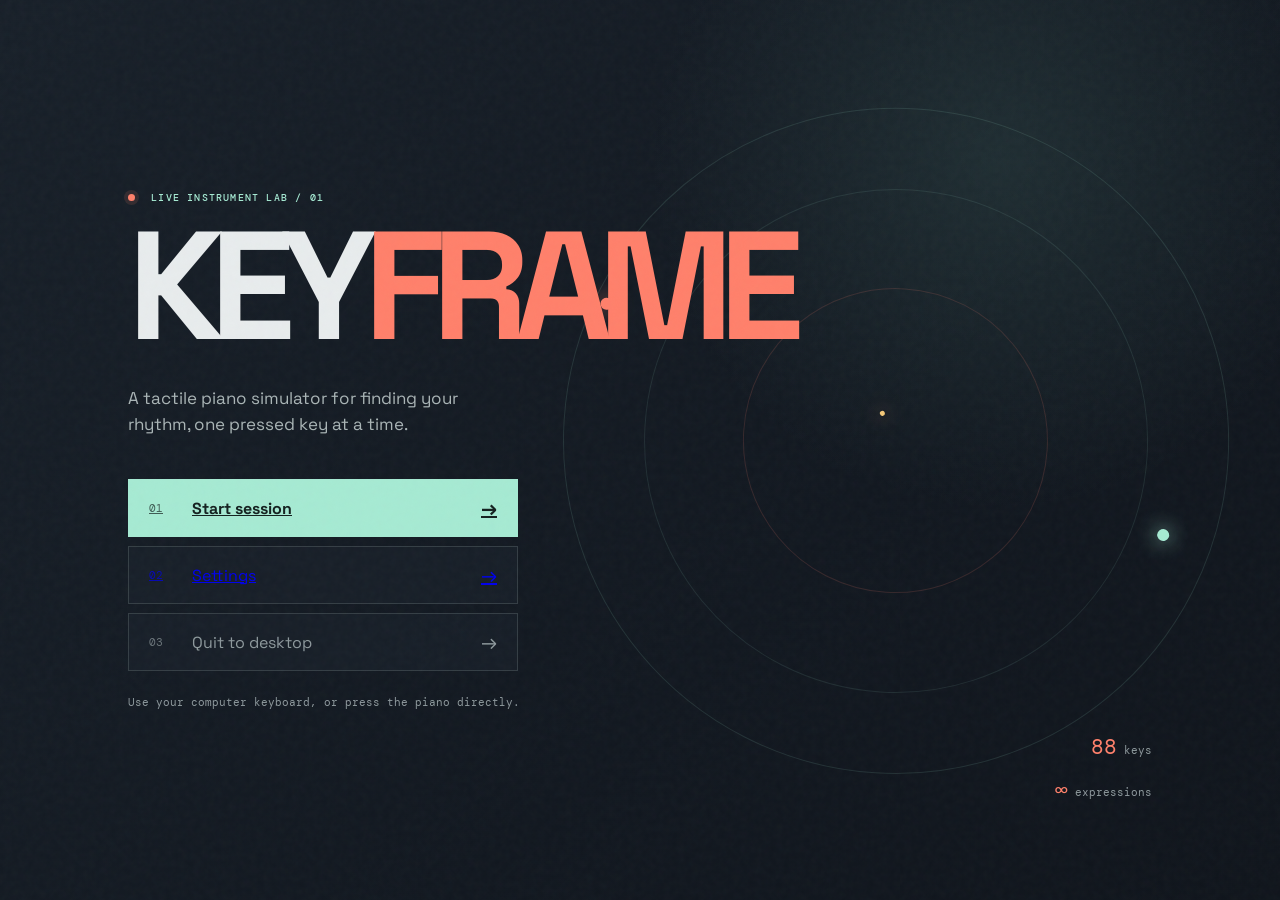
==== Games/index.html @ 310ab6c5 "Add files via upload" ====
<!doctype html>
<html lang="en">
  <head>
    <meta charset="UTF-8" />
    <meta name="viewport" content="width=device-width, initial-scale=1.0" />
    <meta name="theme-color" content="#151b24" />
    <title>Keyframe // Main Menu</title>
    <link rel="stylesheet" href="css/styles.css" />
  </head>
  <body>
    <div class="app-shell">
      <div class="grain"></div>
      <main class="screen screen--menu" aria-labelledby="game-title">
        <div class="menu-orbit" aria-hidden="true"><span></span><span></span><span></span></div>
        <div class="menu-copy">
          <p class="eyebrow"><span class="status-dot"></span> live instrument lab / 01</p>
          <h1 id="game-title">KEY<span>FRAME</span></h1>
          <p class="lede">A tactile piano simulator for finding your rhythm, one pressed key at a time.</p>
          <div class="menu-actions">
            <a class="button button--primary" href="Play.html"><span class="button-index">01</span>Start session<span class="button-arrow">&#8594;</span></a>
            <a class="button" href="Settings.html"><span class="button-index">02</span>Settings<span class="button-arrow">&#8594;</span></a>
            <button class="button button--quiet" id="quit-button" type="button"><span class="button-index">03</span>Quit to desktop<span class="button-arrow">&#8594;</span></button>
          </div>
          <p class="hint-line">Use your computer keyboard, or press the piano directly.</p>
        </div>
        <div class="menu-side-note" aria-hidden="true"><span>88</span> keys<br /><span>∞</span> expressions</div>
      </main>
      <div class="toast" id="toast" role="status"></div>
    </div>
    <script>
      document.querySelector("#quit-button").addEventListener("click", () => {
        const toast = document.querySelector("#toast");
        toast.textContent = "Session paused. The browser window is ready to close.";
        toast.classList.add("show");
        window.setTimeout(() => toast.classList.remove("show"), 2200);
      });
    </script>
  </body>
</html>
---- Games/css/styles.css ----
@import url("https://fonts.googleapis.com/css2?family=DM+Mono:wght@400;500&family=Space+Grotesk:wght@400;500;600;700&display=swap");

:root {
  --ink: #e8eced;
  --muted: #8e999d;
  --soft: #aab5b6;
  --night: #151b24;
  --night-deep: #10151d;
  --panel: #1d252e;
  --line: rgba(207, 221, 218, 0.16);
  --mint: #a6ead3;
  --coral: #ff806b;
  --yellow: #f2c778;
  --mono: "DM Mono", monospace;
  --display: "Space Grotesk", sans-serif;
}
* {
  box-sizing: border-box;
}
html,
body {
  margin: 0;
  min-height: 100%;
  background: var(--night-deep);
  color: var(--ink);
  font-family: var(--display);
}
body {
  overflow-x: hidden;
}
button,
input {
  font: inherit;
}
button {
  color: inherit;
  cursor: pointer;
}
.app-shell {
  min-height: 100vh;
  position: relative;
  overflow: hidden;
  background:
    radial-gradient(
      circle at 78% 18%,
      rgba(72, 111, 105, 0.24),
      transparent 28%
    ),
    linear-gradient(135deg, #182029 0%, #121820 62%, #10151c 100%);
}
.grain {
  position: fixed;
  inset: 0;
  pointer-events: none;
  opacity: 0.08;
  z-index: 10;
  background-image: url("data:image/svg+xml,%3Csvg viewBox='0 0 160 160' xmlns='http://www.w3.org/2000/svg'%3E%3Cfilter id='n'%3E%3CfeTurbulence type='fractalNoise' baseFrequency='.8' numOctaves='3' stitchTiles='stitch'/%3E%3C/filter%3E%3Crect width='100%25' height='100%25' filter='url(%23n)' opacity='.38'/%3E%3C/svg%3E");
}
.screen {
  min-height: 100vh;
  position: relative;
  z-index: 1;
  animation: appear 0.6s ease both;
}
.is-hidden {
  display: none;
}
.screen--menu {
  display: flex;
  align-items: center;
  padding: 7vw 10vw;
}
.menu-copy {
  max-width: 560px;
  z-index: 2;
}
.eyebrow {
  color: var(--mint);
  font: 500 10px/1.4 var(--mono);
  letter-spacing: 0.12em;
  text-transform: uppercase;
  margin: 0 0 22px;
}
.status-dot,
.live-pill i {
  display: inline-block;
  width: 7px;
  height: 7px;
  border-radius: 50%;
  background: var(--coral);
  box-shadow: 0 0 0 4px rgba(255, 128, 107, 0.12);
  margin-right: 9px;
}
h1,
h2,
h3,
p {
  margin-top: 0;
}
h1 {
  font-size: clamp(4.8rem, 12vw, 10.5rem);
  line-height: 0.78;
  letter-spacing: -0.09em;
  margin: 0 0 38px;
  font-weight: 700;
}
h1 span,
.brand-button span {
  color: var(--coral);
}
.lede {
  color: var(--soft);
  font-size: 17px;
  line-height: 1.55;
  max-width: 380px;
  margin-bottom: 42px;
}
.menu-actions {
  display: grid;
  gap: 9px;
  max-width: 390px;
}
.button {
  border: 1px solid var(--line);
  background: rgba(29, 37, 46, 0.5);
  min-height: 58px;
  padding: 0 20px;
  display: flex;
  align-items: center;
  gap: 18px;
  text-align: left;
  transition: 0.2s ease;
}
.button:hover,
.button:focus-visible {
  border-color: var(--mint);
  transform: translateX(7px);
  background: rgba(166, 234, 211, 0.08);
  outline: none;
}
.button--primary {
  background: var(--mint);
  border-color: var(--mint);
  color: #14211f;
  font-weight: 700;
}
.button--primary:hover,
.button--primary:focus-visible {
  background: #c0f6e2;
}
.button--quiet {
  color: var(--muted);
}
.button-index {
  font: 11px var(--mono);
  opacity: 0.7;
  min-width: 25px;
}
.button-arrow {
  margin-left: auto;
  font-size: 20px;
}
.hint-line,
.menu-side-note {
  color: var(--muted);
  font: 11px var(--mono);
}
.hint-line {
  margin: 24px 0 0;
}
.menu-orbit {
  position: absolute;
  width: 52vw;
  height: 52vw;
  max-width: 740px;
  max-height: 740px;
  right: 4vw;
  top: 12%;
  border: 1px solid rgba(166, 234, 211, 0.12);
  border-radius: 50%;
  transform: rotate(-18deg);
}
.menu-orbit:before,
.menu-orbit:after {
  content: "";
  position: absolute;
  inset: 12%;
  border: 1px solid rgba(166, 234, 211, 0.1);
  border-radius: 50%;
}
.menu-orbit:after {
  inset: 27%;
  border-color: rgba(255, 128, 107, 0.15);
}
.menu-orbit span {
  position: absolute;
  width: 12px;
  height: 12px;
  background: var(--coral);
  border-radius: 50%;
  top: 16%;
  left: 14%;
  box-shadow: 0 0 20px var(--coral);
}
.menu-orbit span:nth-child(2) {
  top: 75%;
  left: 83%;
  background: var(--mint);
  box-shadow: 0 0 20px var(--mint);
}
.menu-orbit span:nth-child(3) {
  top: 45%;
  left: 49%;
  width: 5px;
  height: 5px;
  background: var(--yellow);
}
.menu-side-note {
  position: absolute;
  right: 10vw;
  bottom: 10vh;
  line-height: 2;
  text-align: right;
}
.menu-side-note span {
  color: var(--coral);
  font-size: 21px;
}
.topbar {
  height: 92px;
  display: flex;
  align-items: center;
  justify-content: space-between;
  padding: 0 5vw;
  border-bottom: 1px solid var(--line);
}
.brand-button {
  border: 0;
  padding: 0;
  background: transparent;
  font: 700 16px var(--display);
  letter-spacing: -0.06em;
}
.session-title {
  text-align: center;
}
.session-title h2 {
  font-size: 15px;
  margin: 8px 0 0;
  font-weight: 500;
}
.live-pill {
  color: var(--muted);
  font: 10px var(--mono);
  text-transform: uppercase;
  letter-spacing: 0.08em;
}
.live-pill i {
  background: var(--mint);
  box-shadow: 0 0 0 4px rgba(166, 234, 211, 0.1);
  width: 5px;
  height: 5px;
}
.topbar-actions {
  display: flex;
  align-items: center;
  gap: 18px;
}
.icon-button,
.text-button {
  border: 0;
  background: transparent;
  color: var(--muted);
}
.icon-button {
  font-size: 23px;
}
.text-button {
  font: 11px var(--mono);
  text-transform: uppercase;
  letter-spacing: 0.08em;
}
.icon-button:hover,
.text-button:hover,
.brand-button:hover {
  color: var(--mint);
}
.play-layout {
  display: grid;
  grid-template-columns: minmax(0, 1fr) 290px;
  gap: 5vw;
  max-width: 1450px;
  margin: 0 auto;
  padding: 7vh 5vw;
}
.practice-heading {
  display: flex;
  justify-content: space-between;
  align-items: end;
  margin-bottom: 28px;
}
.practice-heading h2,
.settings-layout h2 {
  font-size: clamp(2.7rem, 5vw, 5.4rem);
  line-height: 0.9;
  letter-spacing: -0.08em;
  margin: 0;
}
.practice-heading em,
.settings-layout em {
  color: var(--coral);
  font-style: normal;
}
.tempo-readout {
  text-align: right;
}
.tempo-readout span,
.big-stat span,
.stat-grid span,
.meter-label {
  display: block;
  color: var(--muted);
  font: 10px var(--mono);
  text-transform: uppercase;
  letter-spacing: 0.06em;
}
.tempo-readout strong {
  display: block;
  color: var(--mint);
  font: 21px var(--mono);
  margin-top: 6px;
}
.note-stage {
  height: 158px;
  border-top: 1px solid var(--line);
  border-bottom: 1px solid var(--line);
  position: relative;
  overflow: hidden;
  background: repeating-linear-gradient(
    90deg,
    transparent 0,
    transparent calc(12.5% - 1px),
    rgba(255, 255, 255, 0.035) 12.5%
  );
}
.note-stage:before {
  content: "";
  position: absolute;
  top: 50%;
  left: 0;
  right: 0;
  border-top: 1px dashed rgba(166, 234, 211, 0.18);
}
.stage-empty {
  position: absolute;
  inset: 0;
  display: grid;
  place-content: center;
  text-align: center;
}
.stage-cross {
  color: var(--coral);
  font: 22px var(--mono);
}
.stage-empty p {
  margin: 6px 0;
  font-size: 14px;
}
.stage-empty small {
  color: var(--muted);
  font: 10px var(--mono);
}
.note-block {
  position: absolute;
  bottom: 24px;
  width: 68px;
  min-height: 48px;
  padding: 8px;
  background: var(--mint);
  color: #17211f;
  animation: note-in 0.35s ease both;
  transform-origin: bottom;
}
.note-block:after {
  content: "";
  position: absolute;
  bottom: -25px;
  left: 0;
  width: 1px;
  height: 25px;
  background: var(--mint);
}
.note-block small {
  display: block;
  font: 9px var(--mono);
  opacity: 0.75;
}
.note-block strong {
  font: 600 14px var(--mono);
}
.note-block span {
  display: block;
  font: 9px var(--mono);
  margin-top: 3px;
}
.note-block.alt {
  background: var(--coral);
  color: #281817;
}
.note-block.alt:after {
  background: var(--coral);
}
.piano-shell {
  margin-top: 36px;
}
.piano-meta,
.keyboard-scroll-hint {
  display: flex;
  justify-content: space-between;
  align-items: center;
  color: var(--muted);
  font: 10px var(--mono);
  text-transform: uppercase;
  letter-spacing: 0.04em;
}
.piano-meta {
  padding-bottom: 13px;
  border-bottom: 1px solid var(--line);
}
.piano-meta b {
  color: var(--mint);
  font-size: 13px;
}
.piano-meta small {
  color: var(--muted);
  font: 10px var(--mono);
}
.keyboard-help {
  opacity: 0.65;
}
.keyboard-viewport {
  overflow-x: auto;
  padding: 17px 0 9px;
  scrollbar-color: var(--mint) var(--panel);
  scrollbar-width: thin;
}
.piano {
  display: flex;
  position: relative;
  height: 174px;
  min-width: 1340px;
  padding: 0 8px;
}
.white-key {
  flex: 1 0 31px;
  height: 174px;
  background: linear-gradient(100deg, #edf1e9 0%, #c9d0c9 100%);
  border: 1px solid #83918c;
  border-radius: 0 0 4px 4px;
  position: relative;
  color: #66706d;
}
.white-key:hover,
.white-key.active {
  background: var(--mint);
}
.white-key span {
  position: absolute;
  left: 50%;
  bottom: 25px;
  transform: translateX(-50%);
  font: 9px var(--mono);
  white-space: nowrap;
}
.white-key .key-bind {
  position: absolute;
  left: 50%;
  bottom: 8px;
  transform: translateX(-50%);
  color: #334441;
  font: 600 9px var(--mono);
  text-transform: uppercase;
}
.black-key {
  position: absolute;
  z-index: 2;
  width: 20px;
  height: 105px;
  top: 0;
  background: linear-gradient(100deg, #27333a, #080c10);
  border: 1px solid #020507;
  border-radius: 0 0 3px 3px;
  box-shadow: 0 5px 5px rgba(0, 0, 0, 0.4);
  color: #829490;
}
.black-key:hover,
.black-key.active {
  background: var(--coral);
  color: #2a1816;
}
.black-key span {
  position: absolute;
  bottom: 25px;
  width: 100%;
  text-align: center;
  font: 8px var(--mono);
  white-space: nowrap;
}
.black-key .key-bind {
  position: absolute;
  bottom: 8px;
  width: 100%;
  color: #c8d6d1;
  text-align: center;
  font: 600 8px var(--mono);
  text-transform: uppercase;
}
.black-key:hover .key-bind,
.black-key.active .key-bind {
  color: #2a1816;
}
.keyboard-scroll-hint {
  padding-top: 6px;
  font-size: 9px;
  opacity: 0.65;
}
.stats-panel {
  border-left: 1px solid var(--line);
  padding-left: 28px;
}
.panel-heading,
.meter-label {
  display: flex;
  justify-content: space-between;
  align-items: center;
}
.panel-live {
  color: var(--coral);
  font: 10px var(--mono);
}
.big-stat {
  padding: 35px 0;
  border-bottom: 1px solid var(--line);
}
.big-stat strong {
  display: block;
  font: 34px var(--mono);
  letter-spacing: -0.08em;
  margin-top: 9px;
}
.stat-grid {
  display: grid;
  grid-template-columns: 1fr 1fr;
  gap: 24px 12px;
  padding: 27px 0;
  border-bottom: 1px solid var(--line);
}
.stat-grid strong {
  display: block;
  color: var(--soft);
  font: 17px var(--mono);
  margin-top: 8px;
}
.meter-block,
.recent-block {
  padding: 28px 0;
  border-bottom: 1px solid var(--line);
}
.meter-label button,
.recent-list button {
  color: var(--mint);
  background: none;
  border: 0;
  text-transform: uppercase;
  font: 9px var(--mono);
}
.meter {
  height: 5px;
  margin-top: 14px;
  background: #303b42;
}
.meter span {
  display: block;
  width: 0;
  height: 100%;
  background: var(--coral);
  transition: width 0.25s ease;
}
.recent-list {
  min-height: 60px;
  padding-top: 14px;
}
.recent-empty {
  color: var(--muted);
  font: 10px var(--mono);
}
.recent-row {
  display: flex;
  justify-content: space-between;
  padding: 7px 0;
  border-bottom: 1px solid rgba(255, 255, 255, 0.06);
  font: 10px var(--mono);
}
.recent-row b {
  color: var(--mint);
}
.recent-row span {
  color: var(--muted);
}
.settings-layout {
  display: grid;
  grid-template-columns: 0.8fr 1.2fr;
  gap: 12vw;
  max-width: 1050px;
  margin: 0 auto;
  padding: 15vh 5vw;
}
.settings-card {
  position: relative;
  padding: 22px 26px 26px;
  background: rgba(29, 37, 46, 0.9);
  border: 1px solid rgba(166, 234, 211, 0.22);
  box-shadow: 18px 22px 0 rgba(8, 12, 16, 0.26), 0 24px 70px rgba(0, 0, 0, 0.22);
}
.settings-card::before {
  content: "";
  position: absolute;
  top: 23px;
  right: 26px;
  width: 7px;
  height: 7px;
  background: var(--coral);
  box-shadow: 0 0 0 5px rgba(255, 128, 107, 0.1);
}
.settings-card-heading {
  display: flex;
  align-items: center;
  justify-content: space-between;
  padding-bottom: 17px;
  margin-bottom: 2px;
  border-bottom: 1px solid var(--line);
}
.card-kicker,
.card-status {
  color: var(--muted);
  font: 10px var(--mono);
  letter-spacing: 0.08em;
  text-transform: uppercase;
}
.card-status { color: var(--mint); margin-right: 24px; }
.card-status i { display: inline-block; width: 5px; height: 5px; margin: 0 7px 1px 0; border-radius: 50%; background: var(--mint); }
.settings-card .setting-group:first-child { border-top: 0; }
.settings-intro {
  color: var(--muted);
  max-width: 260px;
  line-height: 1.6;
  margin-top: 28px;
}
.setting-group {
  border-top: 1px solid var(--line);
  padding: 24px 0 30px;
}
.setting-title {
  display: flex;
  align-items: start;
  gap: 17px;
}
.setting-number {
  color: var(--coral);
  font: 11px var(--mono);
}
.setting-title h3 {
  margin: 0 0 5px;
  font-size: 16px;
  font-weight: 500;
}
.setting-title p {
  color: var(--muted);
  font: 10px var(--mono);
  margin: 0;
}
.setting-title output {
  margin-left: auto;
  color: var(--mint);
  font: 14px var(--mono);
}
.settings-controls input[type="range"] {
  accent-color: var(--coral);
  width: calc(100% - 42px);
  margin: 28px 0 0 42px;
}
.bind-grid {
  display: grid;
  grid-template-columns: repeat(8, 1fr);
  gap: 7px;
  margin: 25px 0 0 42px;
}
.bind-key {
  border: 1px solid var(--line);
  background: var(--panel);
  min-height: 44px;
  color: var(--mint);
  font: 12px var(--mono);
}
.bind-key:hover,
.bind-key.awaiting {
  border-color: var(--coral);
  color: var(--coral);
}
.bind-key small {
  display: block;
  color: var(--muted);
  font-size: 8px;
  margin-top: 5px;
}
.save-settings {
  width: 100%;
  margin-top: 9px;
}
.toast {
  position: fixed;
  z-index: 20;
  right: 25px;
  bottom: 25px;
  padding: 13px 17px;
  background: var(--mint);
  color: #13201e;
  font: 11px var(--mono);
  transform: translateY(80px);
  transition: 0.3s ease;
}
.toast.show {
  transform: translateY(0);
}
@keyframes appear {
  from {
    opacity: 0;
    transform: translateY(8px);
  }
  to {
    opacity: 1;
    transform: none;
  }
}
@keyframes note-in {
  from {
    opacity: 0;
    transform: scaleY(0.15) translateY(30px);
  }
  to {
    opacity: 1;
    transform: scaleY(1) translateY(0);
  }
}
@media (max-width: 850px) {
  .screen--menu {
    padding: 15vw 8vw;
    align-items: flex-start;
  }
  .menu-orbit {
    width: 90vw;
    height: 90vw;
    top: 45%;
    right: -20%;
    opacity: 0.7;
  }
  .menu-side-note {
    display: none;
  }
  .play-layout,
  .settings-layout {
    grid-template-columns: 1fr;
    gap: 50px;
    padding-top: 8vh;
  }
  .stats-panel {
    border-left: 0;
    border-top: 1px solid var(--line);
    padding: 28px 0 0;
  }
  .settings-layout {
    padding-top: 10vh;
  }
  .keyboard-help {
    display: none;
  }
}
@media (max-width: 520px) {
  .topbar {
    height: 75px;
    padding: 0 6vw;
  }
  .session-title h2 {
    font-size: 13px;
  }
  .practice-heading {
    align-items: start;
    gap: 16px;
  }
  .practice-heading h2 {
    font-size: 2.8rem;
  }
  .tempo-readout {
    padding-top: 31px;
  }
  .piano {
    min-width: 1150px;
  }
  .bind-grid {
    grid-template-columns: repeat(4, 1fr);
  }
  .screen--menu h1 {
    font-size: 22vw;
  }
}
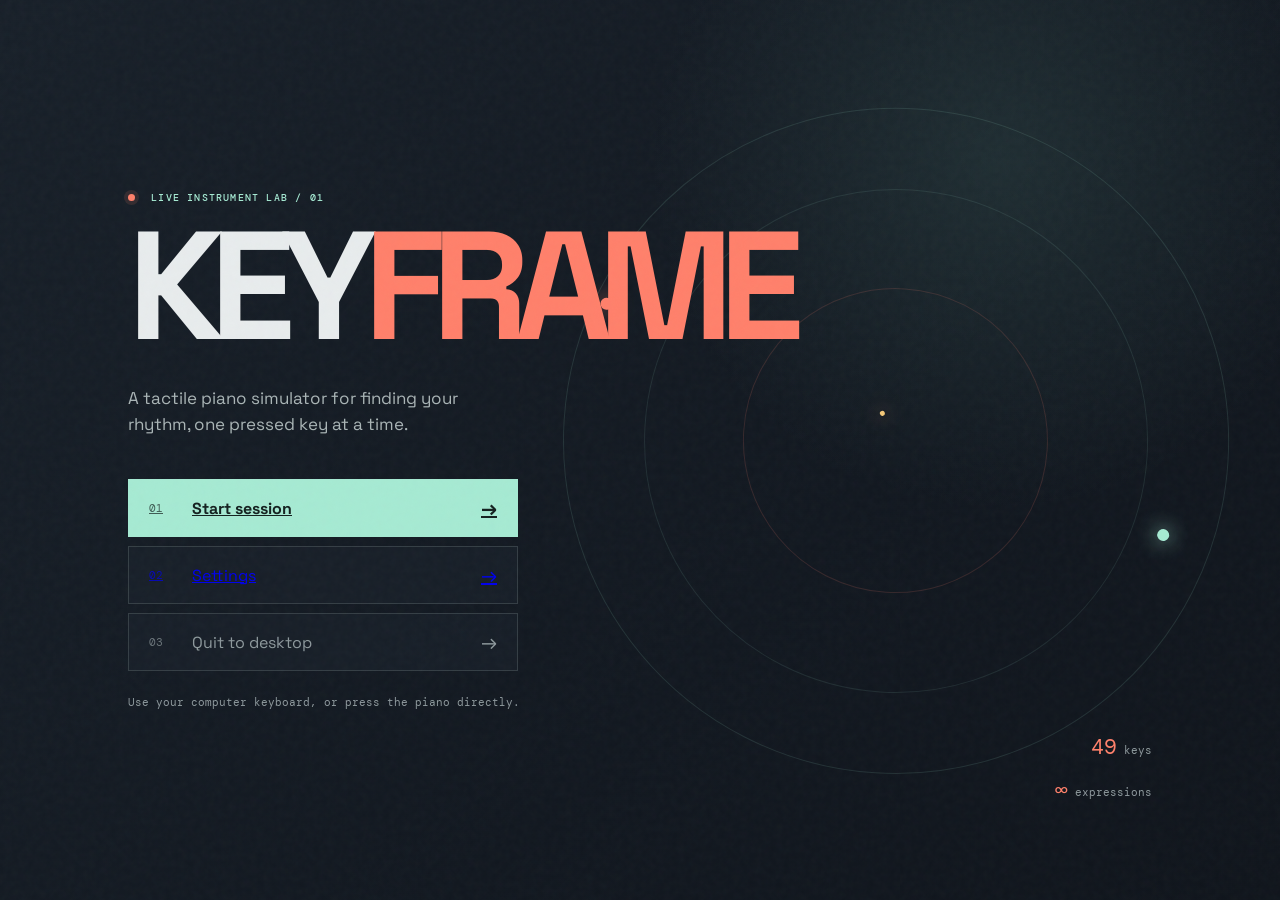
==== commit 3902666a: "Add files via upload" ====
--- a/Games/index.html
+++ b/Games/index.html
@@ -23,7 +23,7 @@
           </div>
           <p class="hint-line">Use your computer keyboard, or press the piano directly.</p>
         </div>
-        <div class="menu-side-note" aria-hidden="true"><span>88</span> keys<br /><span>∞</span> expressions</div>
+        <div class="menu-side-note" aria-hidden="true"><span>49</span> keys<br /><span>∞</span> expressions</div>
       </main>
       <div class="toast" id="toast" role="status"></div>
     </div>
--- a/Games/css/styles.css
+++ b/Games/css/styles.css
@@ -293,6 +293,9 @@
   margin: 0 auto;
   padding: 7vh 5vw;
 }
+.practice-column {
+  min-width: 0;
+}
 .practice-heading {
   display: flex;
   justify-content: space-between;
@@ -330,26 +333,33 @@
   font: 21px var(--mono);
   margin-top: 6px;
 }
+.note-time-axis {
+  display: flex;
+  justify-content: space-between;
+  padding: 0 3px 5px;
+  color: var(--muted);
+  font: 8px var(--mono);
+}
 .note-stage {
-  height: 158px;
+  height: 245px;
   border-top: 1px solid var(--line);
   border-bottom: 1px solid var(--line);
   position: relative;
   overflow: hidden;
-  background: repeating-linear-gradient(
-    90deg,
-    transparent 0,
-    transparent calc(12.5% - 1px),
-    rgba(255, 255, 255, 0.035) 12.5%
-  );
-}
-.note-stage:before {
-  content: "";
-  position: absolute;
-  top: 50%;
-  left: 0;
-  right: 0;
-  border-top: 1px dashed rgba(166, 234, 211, 0.18);
+  background:
+    repeating-linear-gradient(
+      90deg,
+      transparent 0,
+      transparent calc(12.5% - 1px),
+      rgba(255, 255, 255, 0.07) 12.5%
+    ),
+    repeating-linear-gradient(
+      0deg,
+      transparent 0,
+      transparent 4px,
+      rgba(255, 255, 255, 0.045) 4px,
+      rgba(255, 255, 255, 0.045) 5px
+    );
 }
 .stage-empty {
   position: absolute;
@@ -372,44 +382,25 @@
 }
 .note-block {
   position: absolute;
-  bottom: 24px;
-  width: 68px;
-  min-height: 48px;
-  padding: 8px;
+  left: 0;
+  top: 0;
+  width: 1%;
+  min-width: 6px;
+  padding: 0 3px;
+  overflow: hidden;
+  border-radius: 2px;
   background: var(--mint);
   color: #17211f;
-  animation: note-in 0.35s ease both;
-  transform-origin: bottom;
-}
-.note-block:after {
-  content: "";
-  position: absolute;
-  bottom: -25px;
-  left: 0;
-  width: 1px;
-  height: 25px;
-  background: var(--mint);
-}
-.note-block small {
-  display: block;
-  font: 9px var(--mono);
-  opacity: 0.75;
-}
-.note-block strong {
-  font: 600 14px var(--mono);
-}
-.note-block span {
-  display: block;
-  font: 9px var(--mono);
-  margin-top: 3px;
+  font: 7px/1 var(--mono);
+  line-height: 8px;
+  white-space: nowrap;
+  animation: note-bar-in 0.12s ease both;
+  transform-origin: left;
 }
 .note-block.alt {
   background: var(--coral);
   color: #281817;
 }
-.note-block.alt:after {
-  background: var(--coral);
-}
 .piano-shell {
   margin-top: 36px;
 }
@@ -439,10 +430,14 @@
   opacity: 0.65;
 }
 .keyboard-viewport {
+  min-width: 0;
+  max-width: 100%;
   overflow-x: auto;
   padding: 17px 0 9px;
   scrollbar-color: var(--mint) var(--panel);
   scrollbar-width: thin;
+  -webkit-overflow-scrolling: touch;
+  overscroll-behavior-x: contain;
 }
 .piano {
   display: flex;
@@ -459,10 +454,20 @@
   border-radius: 0 0 4px 4px;
   position: relative;
   color: #66706d;
+  touch-action: manipulation;
+  user-select: none;
+  -webkit-user-select: none;
 }
 .white-key:hover,
 .white-key.active {
   background: var(--mint);
+}
+.white-key.keyboard-unbound,
+.black-key.keyboard-unbound {
+  visibility: hidden;
+}
+.white-key.keyboard-unbound .black-key:not(.keyboard-unbound) {
+  visibility: visible;
 }
 .white-key span {
   position: absolute;
@@ -478,7 +483,7 @@
   bottom: 8px;
   transform: translateX(-50%);
   color: #334441;
-  font: 600 9px var(--mono);
+  font: 600 7px var(--mono);
   text-transform: uppercase;
 }
 .black-key {
@@ -492,6 +497,9 @@
   border-radius: 0 0 3px 3px;
   box-shadow: 0 5px 5px rgba(0, 0, 0, 0.4);
   color: #829490;
+  touch-action: manipulation;
+  user-select: none;
+  -webkit-user-select: none;
 }
 .black-key:hover,
 .black-key.active {
@@ -512,7 +520,7 @@
   width: 100%;
   color: #c8d6d1;
   text-align: center;
-  font: 600 8px var(--mono);
+  font: 600 6px var(--mono);
   text-transform: uppercase;
 }
 .black-key:hover .key-bind,
@@ -602,6 +610,16 @@
   font: 10px var(--mono);
 }
 .recent-row b {
+  color: var(--mint);
+}
+.recent-row .recent-kind {
+  color: var(--yellow);
+  text-transform: uppercase;
+}
+.recent-row .recent-kind--fast {
+  color: var(--coral);
+}
+.recent-row .recent-kind--hold {
   color: var(--mint);
 }
 .recent-row span {
@@ -620,7 +638,9 @@
   padding: 22px 26px 26px;
   background: rgba(29, 37, 46, 0.9);
   border: 1px solid rgba(166, 234, 211, 0.22);
-  box-shadow: 18px 22px 0 rgba(8, 12, 16, 0.26), 0 24px 70px rgba(0, 0, 0, 0.22);
+  box-shadow:
+    18px 22px 0 rgba(8, 12, 16, 0.26),
+    0 24px 70px rgba(0, 0, 0, 0.22);
 }
 .settings-card::before {
   content: "";
@@ -647,9 +667,21 @@
   letter-spacing: 0.08em;
   text-transform: uppercase;
 }
-.card-status { color: var(--mint); margin-right: 24px; }
-.card-status i { display: inline-block; width: 5px; height: 5px; margin: 0 7px 1px 0; border-radius: 50%; background: var(--mint); }
-.settings-card .setting-group:first-child { border-top: 0; }
+.card-status {
+  color: var(--mint);
+  margin-right: 24px;
+}
+.card-status i {
+  display: inline-block;
+  width: 5px;
+  height: 5px;
+  margin: 0 7px 1px 0;
+  border-radius: 50%;
+  background: var(--mint);
+}
+.settings-card .setting-group:first-child {
+  border-top: 0;
+}
 .settings-intro {
   color: var(--muted);
   max-width: 260px;
@@ -688,6 +720,58 @@
   accent-color: var(--coral);
   width: calc(100% - 42px);
   margin: 28px 0 0 42px;
+}
+.piano-mode-selector {
+  display: grid;
+  grid-template-columns: repeat(4, minmax(0, 1fr));
+  margin: 25px 0 0 42px;
+  padding: 0;
+  border: 0;
+}
+.piano-mode-selector legend {
+  position: absolute;
+  width: 1px;
+  height: 1px;
+  padding: 0;
+  margin: -1px;
+  overflow: hidden;
+  clip: rect(0, 0, 0, 0);
+  white-space: nowrap;
+  border: 0;
+}
+.piano-mode-selector label {
+  position: relative;
+  min-width: 0;
+  cursor: pointer;
+}
+.piano-mode-selector input {
+  position: absolute;
+  width: 1px;
+  height: 1px;
+  opacity: 0;
+}
+.piano-mode-selector label span {
+  display: grid;
+  min-height: 42px;
+  place-items: center;
+  padding: 0 5px;
+  margin-left: -1px;
+  border: 1px solid var(--line);
+  color: var(--muted);
+  font: 9px var(--mono);
+  text-align: center;
+  text-transform: uppercase;
+}
+.piano-mode-selector input:checked + span {
+  position: relative;
+  z-index: 1;
+  border-color: var(--mint);
+  background: var(--mint);
+  color: #14211f;
+}
+.piano-mode-selector input:focus-visible + span {
+  outline: 2px solid var(--coral);
+  outline-offset: 2px;
 }
 .bind-grid {
   display: grid;
@@ -752,6 +836,16 @@
     transform: scaleY(1) translateY(0);
   }
 }
+@keyframes note-bar-in {
+  from {
+    opacity: 0;
+    transform: scaleX(0.35);
+  }
+  to {
+    opacity: 1;
+    transform: scaleX(1);
+  }
+}
 @media (max-width: 850px) {
   .screen--menu {
     padding: 15vw 8vw;
@@ -769,7 +863,7 @@
   }
   .play-layout,
   .settings-layout {
-    grid-template-columns: 1fr;
+    grid-template-columns: minmax(0, 1fr);
     gap: 50px;
     padding-top: 8vh;
   }
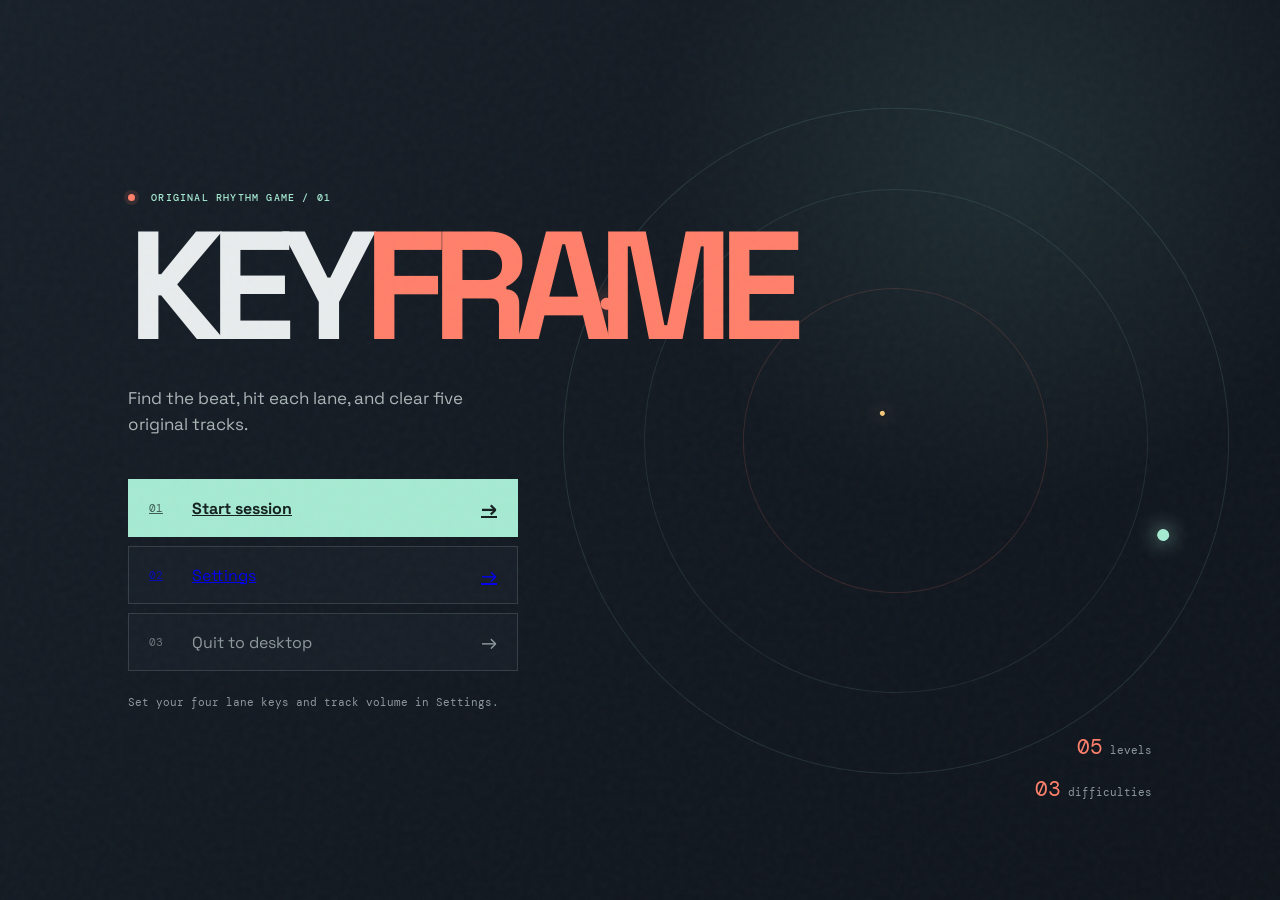
==== commit f20bd06a: "Add files via upload" ====
--- a/Games/index.html
+++ b/Games/index.html
@@ -4,7 +4,7 @@
     <meta charset="UTF-8" />
     <meta name="viewport" content="width=device-width, initial-scale=1.0" />
     <meta name="theme-color" content="#151b24" />
-    <title>Keyframe // Main Menu</title>
+    <title>Keyframe</title>
     <link rel="stylesheet" href="css/styles.css" />
   </head>
   <body>
@@ -13,17 +13,17 @@
       <main class="screen screen--menu" aria-labelledby="game-title">
         <div class="menu-orbit" aria-hidden="true"><span></span><span></span><span></span></div>
         <div class="menu-copy">
-          <p class="eyebrow"><span class="status-dot"></span> live instrument lab / 01</p>
+          <p class="eyebrow"><span class="status-dot"></span> original rhythm game / 01</p>
           <h1 id="game-title">KEY<span>FRAME</span></h1>
-          <p class="lede">A tactile piano simulator for finding your rhythm, one pressed key at a time.</p>
+          <p class="lede">Find the beat, hit each lane, and clear five original tracks.</p>
           <div class="menu-actions">
             <a class="button button--primary" href="Play.html"><span class="button-index">01</span>Start session<span class="button-arrow">&#8594;</span></a>
             <a class="button" href="Settings.html"><span class="button-index">02</span>Settings<span class="button-arrow">&#8594;</span></a>
             <button class="button button--quiet" id="quit-button" type="button"><span class="button-index">03</span>Quit to desktop<span class="button-arrow">&#8594;</span></button>
           </div>
-          <p class="hint-line">Use your computer keyboard, or press the piano directly.</p>
+          <p class="hint-line">Set your four lane keys and track volume in Settings.</p>
         </div>
-        <div class="menu-side-note" aria-hidden="true"><span>49</span> keys<br /><span>∞</span> expressions</div>
+        <div class="menu-side-note" aria-hidden="true"><span>05</span> levels<br /><span>03</span> difficulties</div>
       </main>
       <div class="toast" id="toast" role="status"></div>
     </div>
--- a/Games/css/styles.css
+++ b/Games/css/styles.css
@@ -907,3 +907,588 @@
     font-size: 22vw;
   }
 }
+
+.rhythm-shell {
+  background:
+    radial-gradient(ellipse at 78% 32%, rgba(255, 128, 107, 0.1), transparent 30%),
+    radial-gradient(ellipse at 16% 88%, rgba(166, 234, 211, 0.08), transparent 36%),
+    linear-gradient(135deg, #182029 0%, #121820 62%, #10151c 100%);
+}
+.screen--rhythm {
+  min-height: 100vh;
+}
+.rhythm-layout {
+  display: grid;
+  grid-template-columns: 245px minmax(0, 760px);
+  gap: clamp(36px, 7vw, 100px);
+  justify-content: center;
+  padding: 7vh 5vw 5vh;
+}
+.level-rail {
+  padding-top: 12px;
+}
+.rail-heading {
+  display: flex;
+  justify-content: space-between;
+  gap: 10px;
+  align-items: start;
+}
+.rail-heading .eyebrow,
+.difficulty-block .eyebrow {
+  margin-bottom: 17px;
+}
+.rail-heading > span {
+  color: var(--muted);
+  font: 9px var(--mono);
+  white-space: nowrap;
+}
+.level-list {
+  border-top: 1px solid var(--line);
+}
+.level-button {
+  display: flex;
+  width: 100%;
+  min-height: 68px;
+  align-items: center;
+  gap: 12px;
+  padding: 0 8px;
+  border: 0;
+  border-bottom: 1px solid var(--line);
+  background: transparent;
+  color: var(--muted);
+  text-align: left;
+}
+.level-button:hover:not(:disabled),
+.level-button.selected {
+  color: var(--ink);
+  background: rgba(166, 234, 211, 0.055);
+}
+.level-button.selected {
+  box-shadow: inset 2px 0 var(--mint);
+}
+.level-button:disabled {
+  cursor: not-allowed;
+  opacity: 0.42;
+}
+.level-number {
+  color: var(--coral);
+  font: 11px var(--mono);
+}
+.level-copy {
+  display: grid;
+  gap: 5px;
+  min-width: 0;
+}
+.level-copy strong {
+  font-size: 13px;
+  font-weight: 500;
+}
+.level-copy small,
+.level-mark {
+  color: var(--muted);
+  font: 9px var(--mono);
+}
+.level-mark {
+  margin-left: auto;
+  font-size: 8px;
+}
+.level-button.selected .level-mark {
+  color: var(--mint);
+}
+.difficulty-block {
+  margin-top: 35px;
+}
+.difficulty-selector {
+  display: grid;
+  grid-template-columns: repeat(3, minmax(0, 1fr));
+  margin: 0;
+  padding: 0;
+  border: 0;
+}
+.difficulty-selector label {
+  position: relative;
+  cursor: pointer;
+}
+.difficulty-selector input {
+  position: absolute;
+  width: 1px;
+  height: 1px;
+  opacity: 0;
+}
+.difficulty-selector label span {
+  display: grid;
+  min-height: 38px;
+  place-items: center;
+  border: 1px solid var(--line);
+  margin-right: -1px;
+  color: var(--muted);
+  font: 10px var(--mono);
+}
+.difficulty-selector input:checked + span {
+  position: relative;
+  border-color: var(--coral);
+  background: rgba(255, 128, 107, 0.12);
+  color: var(--ink);
+}
+.difficulty-selector input:focus-visible + span {
+  outline: 2px solid var(--mint);
+  outline-offset: 2px;
+}
+.game-column {
+  min-width: 0;
+}
+.song-heading {
+  display: flex;
+  justify-content: space-between;
+  align-items: end;
+  margin-bottom: 27px;
+}
+.song-heading .eyebrow {
+  margin-bottom: 14px;
+}
+.track-player-wrap {
+  width: min(100%, 420px);
+  margin: 0 0 18px;
+}
+#youtube-player {
+  width: 100%;
+  aspect-ratio: 16 / 9;
+  overflow: hidden;
+  border: 1px solid var(--line);
+  background: #080c10;
+}
+#youtube-player iframe {
+  display: block;
+  width: 100%;
+  height: 100%;
+}
+.track-credit {
+  display: flex;
+  justify-content: space-between;
+  gap: 12px;
+  margin: 8px 0 0;
+  color: var(--muted);
+  font: 9px var(--mono);
+}
+.track-credit a {
+  color: var(--mint);
+  text-decoration: none;
+}
+.track-credit a:hover {
+  text-decoration: underline;
+}
+.song-heading h1 {
+  max-width: 100%;
+  margin: 0;
+  font-size: clamp(2.7rem, 5vw, 4.5rem);
+  line-height: 0.95;
+  letter-spacing: 0;
+  overflow-wrap: anywhere;
+}
+.song-heading h1 em {
+  color: var(--coral);
+  font-style: normal;
+}
+.song-tempo {
+  display: grid;
+  gap: 4px;
+  padding: 0 0 3px 14px;
+  text-align: right;
+}
+.song-tempo strong {
+  color: var(--mint);
+  font: 25px var(--mono);
+}
+.song-tempo span,
+.game-hud > div > span {
+  color: var(--muted);
+  font: 9px var(--mono);
+  text-transform: uppercase;
+}
+.game-hud {
+  display: grid;
+  grid-template-columns: 1.05fr 0.8fr 0.8fr 1.4fr;
+  gap: 16px;
+  align-items: end;
+  padding: 15px 0;
+  border-top: 1px solid var(--line);
+  border-bottom: 1px solid var(--line);
+}
+.game-hud > div:not(.hud-progress) strong {
+  display: block;
+  margin-top: 5px;
+  color: var(--ink);
+  font: 18px var(--mono);
+}
+.game-hud > div:first-child strong {
+  color: var(--mint);
+}
+.hud-progress .progress-track {
+  height: 3px;
+  margin-top: 12px;
+  background: rgba(232, 236, 237, 0.16);
+}
+.progress-track i {
+  display: block;
+  width: 0;
+  height: 100%;
+  background: var(--coral);
+  transition: width 0.12s linear;
+}
+.rhythm-board {
+  position: relative;
+  display: grid;
+  grid-template-columns: repeat(4, minmax(0, 1fr));
+  height: min(53vh, 440px);
+  min-height: 300px;
+  margin-top: 17px;
+  overflow: hidden;
+  border: 1px solid rgba(207, 221, 218, 0.13);
+  background:
+    linear-gradient(180deg, rgba(16, 21, 29, 0.8), rgba(29, 37, 46, 0.56)),
+    repeating-linear-gradient(0deg, transparent 0, transparent 54px, rgba(255,255,255,.035) 55px);
+  touch-action: none;
+}
+.lane {
+  position: relative;
+  overflow: hidden;
+  border-right: 1px solid rgba(207, 221, 218, 0.1);
+  transition: background 0.12s ease;
+  touch-action: none;
+}
+.lane:last-of-type {
+  border-right: 0;
+}
+.lane:nth-child(odd) {
+  background: rgba(166, 234, 211, 0.018);
+}
+.lane.lane-hit {
+  background: rgba(166, 234, 211, 0.2);
+}
+.lane > b {
+  position: absolute;
+  z-index: 3;
+  right: 0;
+  bottom: 3%;
+  left: 0;
+  display: grid;
+  width: 34px;
+  aspect-ratio: 1;
+  place-items: center;
+  margin: auto;
+  border: 1px solid rgba(166, 234, 211, 0.55);
+  border-radius: 50%;
+  background: #17211f;
+  color: var(--mint);
+  font: 11px var(--mono);
+}
+.fall-note {
+  position: absolute;
+  z-index: 2;
+  top: 0;
+  left: calc(50% - 12px);
+  width: 24px;
+  height: 24px;
+  border: 2px solid rgba(232, 236, 237, 0.9);
+  border-radius: 50%;
+  background: var(--mint);
+  box-shadow: 0 0 15px rgba(166, 234, 211, 0.48);
+  transform: translateY(-50%);
+}
+.fall-note::after {
+  position: absolute;
+  inset: -2px;
+  border: 1px solid currentColor;
+  border-radius: 50%;
+  content: "";
+  opacity: 0.68;
+  transform: scale(var(--approach-scale, 2.4));
+  transform-origin: center;
+}
+.lane:nth-child(even) .fall-note {
+  background: var(--coral);
+  box-shadow: 0 0 15px rgba(255, 128, 107, 0.38);
+}
+.hit-line {
+  position: absolute;
+  z-index: 1;
+  top: 82%;
+  right: 0;
+  left: 0;
+  height: 1px;
+  background: rgba(232, 236, 237, 0.7);
+  box-shadow: 0 0 12px rgba(166, 234, 211, 0.55);
+  pointer-events: none;
+}
+.board-message,
+.countdown {
+  position: absolute;
+  z-index: 4;
+  inset: 0;
+  display: grid;
+  align-content: center;
+  justify-items: center;
+  gap: 8px;
+  background: rgba(16, 21, 29, 0.38);
+  pointer-events: none;
+}
+.board-message strong,
+.countdown {
+  color: var(--ink);
+  font: 700 27px var(--display);
+}
+.board-message span {
+  color: var(--muted);
+  font: 10px var(--mono);
+}
+.countdown {
+  color: var(--mint);
+  font-size: 54px;
+  text-shadow: 0 0 30px rgba(166, 234, 211, 0.4);
+}
+.is-hidden,
+.countdown:empty {
+  display: none;
+}
+.judge-callout {
+  position: absolute;
+  z-index: 5;
+  top: 61%;
+  right: 0;
+  left: 0;
+  color: var(--mint);
+  font: 700 13px var(--mono);
+  text-align: center;
+  pointer-events: none;
+  opacity: 0;
+}
+.judge-good {
+  color: var(--yellow);
+}
+.judge-miss {
+  color: var(--coral);
+}
+.judge-pop {
+  animation: judge-pop 0.5s ease both;
+}
+@keyframes judge-pop {
+  0% { opacity: 0; transform: translateY(8px) scale(0.9); }
+  25% { opacity: 1; transform: translateY(0) scale(1); }
+  75% { opacity: 1; }
+  100% { opacity: 0; transform: translateY(-5px); }
+}
+.lane-keys {
+  display: grid;
+  grid-template-columns: repeat(4, minmax(0, 1fr));
+  gap: 1px;
+  margin-top: 8px;
+  background: var(--line);
+}
+.lane-keys span {
+  display: grid;
+  min-height: 29px;
+  place-items: center;
+  background: rgba(29, 37, 46, 0.86);
+  color: var(--muted);
+  font: 10px var(--mono);
+}
+.game-controls {
+  display: flex;
+  justify-content: space-between;
+  align-items: center;
+  gap: 16px;
+  margin-top: 20px;
+}
+.game-controls p,
+.game-footnote {
+  margin: 0;
+  color: var(--muted);
+  font: 9px var(--mono);
+}
+.game-button {
+  display: inline-flex;
+  min-height: 45px;
+  align-items: center;
+  justify-content: center;
+  gap: 12px;
+  padding: 0 18px;
+  border: 1px solid var(--mint);
+  background: var(--mint);
+  color: #14211f;
+  font: 600 11px var(--mono);
+  white-space: nowrap;
+}
+.game-button:hover:not(:disabled) {
+  background: #c0f6e2;
+}
+.game-button--secondary {
+  border-color: var(--line);
+  background: transparent;
+  color: var(--ink);
+}
+.game-button--secondary:hover:not(:disabled) {
+  border-color: var(--mint);
+  background: rgba(166, 234, 211, 0.08);
+}
+.game-button:disabled {
+  cursor: default;
+  opacity: 0.62;
+}
+.game-button span {
+  font-size: 14px;
+}
+.game-actions {
+  display: flex;
+  gap: 8px;
+}
+.rhythm-bind-grid {
+  grid-template-columns: repeat(4, minmax(0, 1fr));
+}
+.game-footnote {
+  display: flex;
+  justify-content: space-between;
+  gap: 12px;
+  padding-top: 15px;
+  border-top: 1px solid var(--line);
+  margin-top: 19px;
+  text-transform: uppercase;
+}
+.result-overlay {
+  position: fixed;
+  z-index: 30;
+  inset: 0;
+  display: grid;
+  place-items: center;
+  padding: 20px;
+  background: rgba(8, 12, 16, 0.82);
+  -webkit-backdrop-filter: blur(7px);
+  backdrop-filter: blur(7px);
+}
+.result-overlay[hidden] {
+  display: none;
+}
+.result-dialog {
+  width: min(100%, 430px);
+  padding: 34px;
+  border: 1px solid rgba(166, 234, 211, 0.32);
+  background: #1b242c;
+  box-shadow: 14px 18px 0 rgba(8, 12, 16, 0.3);
+  animation: appear 0.25s ease both;
+}
+.result-dialog .eyebrow {
+  margin-bottom: 14px;
+}
+.result-dialog h2 {
+  margin: 0 0 12px;
+  font-size: 38px;
+  line-height: 1;
+}
+.result-dialog > p:not(.eyebrow) {
+  color: var(--soft);
+  line-height: 1.55;
+}
+.result-stats {
+  display: grid;
+  grid-template-columns: 1fr 1fr;
+  gap: 16px;
+  padding: 17px 0;
+  margin: 20px 0;
+  border-top: 1px solid var(--line);
+  border-bottom: 1px solid var(--line);
+  color: var(--muted);
+  font: 9px var(--mono);
+}
+.result-stats strong {
+  display: block;
+  margin-top: 7px;
+  color: var(--mint);
+  font-size: 18px;
+}
+@media (max-width: 850px) {
+  .rhythm-layout {
+    grid-template-columns: minmax(0, 1fr);
+    gap: 28px;
+    max-width: 760px;
+    padding-top: 30px;
+  }
+  .level-rail {
+    padding: 0;
+  }
+  .level-list {
+    display: grid;
+    grid-template-columns: repeat(5, minmax(0, 1fr));
+  }
+  .level-button {
+    min-height: 70px;
+    flex-wrap: wrap;
+    justify-content: center;
+    gap: 4px 6px;
+    padding: 7px 3px;
+  }
+  .level-number {
+    font-size: 9px;
+  }
+  .level-copy {
+    flex: 0 0 100%;
+    text-align: center;
+  }
+  .level-copy strong {
+    font-size: 10px;
+  }
+  .level-copy small,
+  .level-mark {
+    display: none;
+  }
+  .difficulty-block {
+    display: flex;
+    align-items: center;
+    gap: 18px;
+    margin-top: 17px;
+  }
+  .difficulty-block .eyebrow {
+    margin: 0;
+  }
+  .difficulty-selector {
+    width: min(100%, 300px);
+  }
+}
+@media (max-width: 520px) {
+  .rhythm-layout {
+    gap: 22px;
+    padding: 26px 5vw 34px;
+  }
+  .song-heading {
+    margin-bottom: 18px;
+  }
+  .song-heading h1 {
+    font-size: 2.5rem;
+  }
+  .game-hud {
+    grid-template-columns: 1fr 0.65fr 0.8fr;
+    gap: 9px;
+  }
+  .hud-progress {
+    grid-column: 1 / -1;
+  }
+  .rhythm-board {
+    height: 46vh;
+    min-height: 280px;
+  }
+  .game-controls {
+    align-items: stretch;
+    flex-direction: column;
+  }
+  .game-controls .game-button {
+    width: 100%;
+  }
+  .game-actions {
+    display: grid;
+    grid-template-columns: 1fr 1fr;
+  }
+  .game-actions #start-button {
+    grid-column: 1 / -1;
+  }
+  .result-dialog {
+    padding: 27px 23px;
+  }
+}
